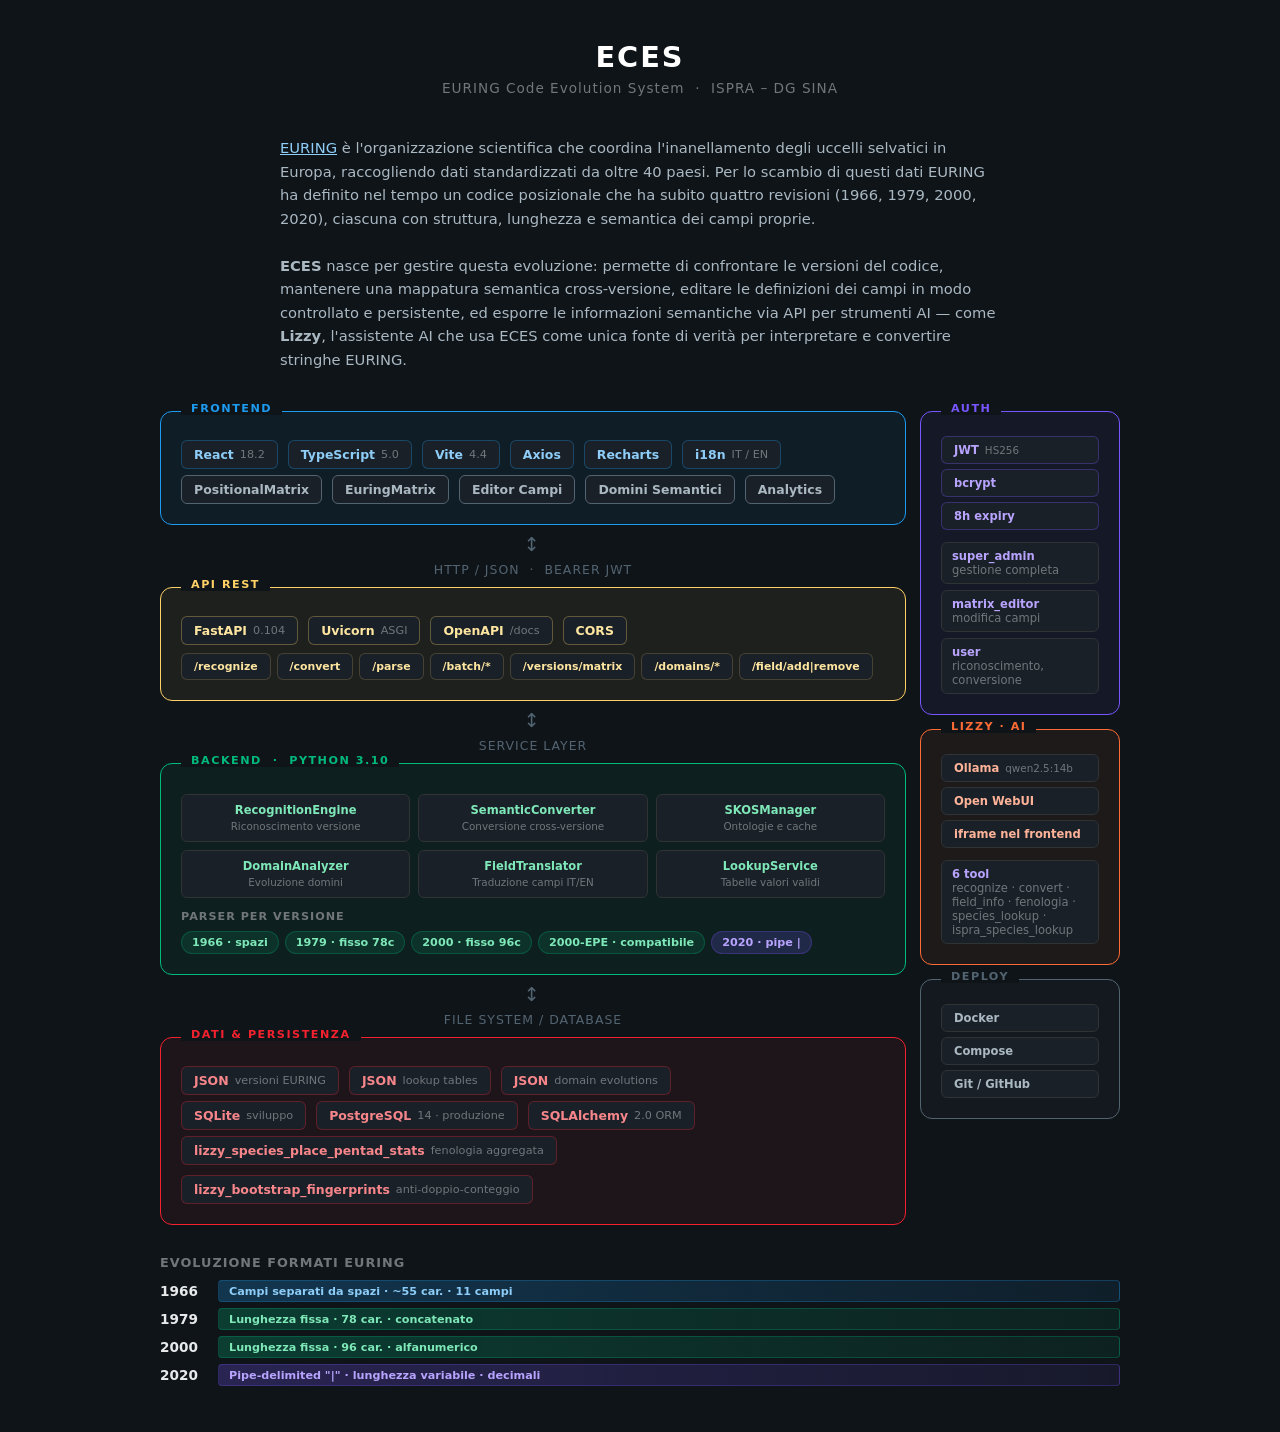
==== docs/index.html @ 1d05baa5 "Aggiunge descrizione del progetto alla pagina pubblica e rinomina a index.html - Aggiunto paragrafo " ====
<!DOCTYPE html>
<html lang="it">
<head>
<meta charset="UTF-8">
<title>ECES — Architecture Overview</title>
<style>
  * { margin: 0; padding: 0; box-sizing: border-box; }
  body { font-family: 'Segoe UI', system-ui, -apple-system, sans-serif; background: #0f1419; color: #e7e9ea; padding: 40px; }
  h1 { text-align: center; font-size: 1.8em; letter-spacing: 2px; margin-bottom: 6px; color: #fff; }
  .subtitle { text-align: center; font-size: 0.85em; color: #71767b; margin-bottom: 40px; letter-spacing: 1px; }
  .intro { max-width: 720px; margin: 0 auto 40px; font-size: 0.92em; line-height: 1.6; color: #aab8c2; text-align: left; }
  .intro a { color: #8ecdf7; }
  .diagram { display: grid; grid-template-columns: 1fr; gap: 0; max-width: 960px; margin: 0 auto; position: relative; }

  /* Layer styling */
  .layer { border: 1px solid; border-radius: 12px; padding: 20px; position: relative; }
  .layer-label {
    position: absolute; top: -10px; left: 20px;
    background: #0f1419; padding: 0 10px;
    font-size: 0.7em; font-weight: 700; letter-spacing: 1.5px; text-transform: uppercase;
  }

  /* Connector arrows */
  .connector { text-align: center; padding: 8px 0; color: #536471; font-size: 1.2em; letter-spacing: 3px; }
  .connector-label { font-size: 0.65em; color: #536471; letter-spacing: 1px; text-transform: uppercase; }

  /* Frontend layer */
  .frontend { border-color: #1d9bf0; background: #1d9bf010; }
  .frontend .layer-label { color: #1d9bf0; }

  /* API layer */
  .api-layer { border-color: #ffd166; background: #ffd16610; }
  .api-layer .layer-label { color: #ffd166; }

  /* Backend layer */
  .backend { border-color: #00ba7c; background: #00ba7c10; }
  .backend .layer-label { color: #00ba7c; }

  /* Data layer */
  .data-layer { border-color: #f4212e; background: #f4212e10; }
  .data-layer .layer-label { color: #f4212e; }

  /* Auth layer (side) */
  .auth-layer { border-color: #7856ff; background: #7856ff10; }
  .auth-layer .layer-label { color: #7856ff; }

  /* Tech boxes */
  .tech-row { display: flex; gap: 10px; flex-wrap: wrap; margin-top: 8px; }
  .tech {
    display: inline-flex; align-items: center; gap: 6px;
    padding: 6px 12px; border-radius: 6px; font-size: 0.78em; font-weight: 600;
    background: #1a2028; border: 1px solid #2f3336;
  }
  .tech .ver { font-weight: 400; color: #71767b; font-size: 0.9em; }
  .tech.primary { border-color: #1d9bf050; color: #8ecdf7; }
  .tech.green { border-color: #00ba7c50; color: #7ee8b8; }
  .tech.yellow { border-color: #ffd16650; color: #ffe6a0; }
  .tech.red { border-color: #f4212e50; color: #f7868b; }
  .tech.purple { border-color: #7856ff50; color: #b8a4ff; }

  /* Service grid */
  .services-grid { display: grid; grid-template-columns: repeat(3, 1fr); gap: 8px; margin-top: 10px; }
  .service {
    padding: 8px 10px; border-radius: 6px; font-size: 0.72em;
    background: #1a2028; border: 1px solid #2f3336; text-align: center;
  }
  .service .svc-name { font-weight: 700; color: #7ee8b8; display: block; margin-bottom: 2px; }
  .service .svc-desc { color: #71767b; font-size: 0.9em; }

  /* Parsers row */
  .parsers { display: flex; gap: 6px; margin-top: 8px; flex-wrap: wrap; }
  .parser-badge {
    padding: 4px 10px; border-radius: 12px; font-size: 0.7em; font-weight: 700;
    background: #2f3336; color: #aab8c2;
  }
  .parser-badge.pipe { background: #7856ff30; color: #b8a4ff; border: 1px solid #7856ff40; }
  .parser-badge.fixed { background: #00ba7c20; color: #7ee8b8; border: 1px solid #00ba7c40; }

  /* Side panels layout */
  .main-grid { display: grid; grid-template-columns: 1fr 200px; gap: 14px; max-width: 960px; margin: 0 auto; }
  .main-col { display: flex; flex-direction: column; gap: 0; }
  .side-col { display: flex; flex-direction: column; gap: 14px; padding-top: 0; }

  /* Formats table */
  .formats { margin-top: 30px; max-width: 960px; margin-left: auto; margin-right: auto; }
  .formats h3 { font-size: 0.8em; color: #71767b; letter-spacing: 1px; text-transform: uppercase; margin-bottom: 10px; }
  .format-row { display: flex; gap: 8px; margin-bottom: 6px; align-items: center; }
  .format-year { width: 50px; font-weight: 700; font-size: 0.85em; color: #e7e9ea; }
  .format-bar { flex: 1; height: 22px; border-radius: 4px; display: flex; align-items: center; padding: 0 10px; font-size: 0.7em; font-weight: 600; }
  .format-bar.fixed { background: linear-gradient(90deg, #00ba7c40, #00ba7c15); border: 1px solid #00ba7c40; color: #7ee8b8; }
  .format-bar.pipe { background: linear-gradient(90deg, #7856ff40, #7856ff15); border: 1px solid #7856ff40; color: #b8a4ff; }
  .format-bar.space { background: linear-gradient(90deg, #1d9bf040, #1d9bf015); border: 1px solid #1d9bf040; color: #8ecdf7; }

  /* Roles */
  .roles { display: flex; flex-direction: column; gap: 6px; }
  .role { padding: 6px 10px; border-radius: 6px; font-size: 0.72em; background: #1a2028; border: 1px solid #2f3336; }
  .role-name { font-weight: 700; color: #b8a4ff; }
  .role-perm { color: #71767b; }
</style>
</head>
<body>

<h1>ECES</h1>
<div class="subtitle">EURING Code Evolution System &nbsp;·&nbsp; ISPRA – DG SINA</div>

<div class="intro">
  <a href="https://www.euring.org">EURING</a> è l'organizzazione scientifica che coordina l'inanellamento degli uccelli selvatici in Europa, raccogliendo dati standardizzati da oltre 40 paesi. Per lo scambio di questi dati EURING ha definito nel tempo un codice posizionale che ha subito quattro revisioni (1966, 1979, 2000, 2020), ciascuna con struttura, lunghezza e semantica dei campi proprie.
  <br><br>
  <strong>ECES</strong> nasce per gestire questa evoluzione: permette di confrontare le versioni del codice, mantenere una mappatura semantica cross-versione, editare le definizioni dei campi in modo controllato e persistente, ed esporre le informazioni semantiche via API per strumenti AI — come <strong>Lizzy</strong>, l'assistente AI che usa ECES come unica fonte di verità per interpretare e convertire stringhe EURING.
</div>

<div class="main-grid">
<div class="main-col">

  <!-- FRONTEND -->
  <div class="layer frontend">
    <span class="layer-label">Frontend</span>
    <div class="tech-row">
      <span class="tech primary">React <span class="ver">18.2</span></span>
      <span class="tech primary">TypeScript <span class="ver">5.0</span></span>
      <span class="tech primary">Vite <span class="ver">4.4</span></span>
      <span class="tech primary">Axios</span>
      <span class="tech primary">Recharts</span>
      <span class="tech primary">i18n <span class="ver">IT / EN</span></span>
    </div>
    <div class="tech-row" style="margin-top:6px;">
      <span class="tech" style="border-color:#536471;color:#aab8c2;">PositionalMatrix</span>
      <span class="tech" style="border-color:#536471;color:#aab8c2;">EuringMatrix</span>
      <span class="tech" style="border-color:#536471;color:#aab8c2;">Editor Campi</span>
      <span class="tech" style="border-color:#536471;color:#aab8c2;">Domini Semantici</span>
      <span class="tech" style="border-color:#536471;color:#aab8c2;">Analytics</span>
    </div>
  </div>

  <!-- Connector -->
  <div class="connector">
    ↕<br>
    <span class="connector-label">HTTP / JSON &nbsp;·&nbsp; Bearer JWT</span>
  </div>

  <!-- API -->
  <div class="layer api-layer">
    <span class="layer-label">API REST</span>
    <div class="tech-row">
      <span class="tech yellow">FastAPI <span class="ver">0.104</span></span>
      <span class="tech yellow">Uvicorn <span class="ver">ASGI</span></span>
      <span class="tech yellow">OpenAPI <span class="ver">/docs</span></span>
      <span class="tech yellow">CORS</span>
    </div>
    <div style="margin-top:8px; display:flex; gap:6px; flex-wrap:wrap;">
      <span class="tech" style="font-size:0.68em; color:#ffe6a0; border-color:#ffd16630;">/recognize</span>
      <span class="tech" style="font-size:0.68em; color:#ffe6a0; border-color:#ffd16630;">/convert</span>
      <span class="tech" style="font-size:0.68em; color:#ffe6a0; border-color:#ffd16630;">/parse</span>
      <span class="tech" style="font-size:0.68em; color:#ffe6a0; border-color:#ffd16630;">/batch/*</span>
      <span class="tech" style="font-size:0.68em; color:#ffe6a0; border-color:#ffd16630;">/versions/matrix</span>
      <span class="tech" style="font-size:0.68em; color:#ffe6a0; border-color:#ffd16630;">/domains/*</span>
      <span class="tech" style="font-size:0.68em; color:#ffe6a0; border-color:#ffd16630;">/field/add|remove</span>
    </div>
  </div>

  <!-- Connector -->
  <div class="connector">
    ↕<br>
    <span class="connector-label">Service Layer</span>
  </div>

  <!-- BACKEND SERVICES -->
  <div class="layer backend">
    <span class="layer-label">Backend &nbsp;·&nbsp; Python 3.10</span>
    <div class="services-grid">
      <div class="service"><span class="svc-name">RecognitionEngine</span><span class="svc-desc">Riconoscimento versione</span></div>
      <div class="service"><span class="svc-name">SemanticConverter</span><span class="svc-desc">Conversione cross-versione</span></div>
      <div class="service"><span class="svc-name">SKOSManager</span><span class="svc-desc">Ontologie e cache</span></div>
      <div class="service"><span class="svc-name">DomainAnalyzer</span><span class="svc-desc">Evoluzione domini</span></div>
      <div class="service"><span class="svc-name">FieldTranslator</span><span class="svc-desc">Traduzione campi IT/EN</span></div>
      <div class="service"><span class="svc-name">LookupService</span><span class="svc-desc">Tabelle valori validi</span></div>
    </div>
    <div style="margin-top:12px; font-size:0.7em; color:#71767b; text-transform:uppercase; letter-spacing:1px; font-weight:600;">Parser per versione</div>
    <div class="parsers">
      <span class="parser-badge fixed">1966 · spazi</span>
      <span class="parser-badge fixed">1979 · fisso 78c</span>
      <span class="parser-badge fixed">2000 · fisso 96c</span>
      <span class="parser-badge fixed">2000-EPE · compatibile</span>
      <span class="parser-badge pipe">2020 · pipe |</span>
    </div>
  </div>

  <!-- Connector -->
  <div class="connector">
    ↕<br>
    <span class="connector-label">File System / Database</span>
  </div>

  <!-- DATA -->
  <div class="layer data-layer">
    <span class="layer-label">Dati & Persistenza</span>
    <div class="tech-row">
      <span class="tech red">JSON <span class="ver">versioni EURING</span></span>
      <span class="tech red">JSON <span class="ver">lookup tables</span></span>
      <span class="tech red">JSON <span class="ver">domain evolutions</span></span>
    </div>
    <div class="tech-row" style="margin-top:6px;">
      <span class="tech red">SQLite <span class="ver">sviluppo</span></span>
      <span class="tech red">PostgreSQL <span class="ver">14 · produzione</span></span>
      <span class="tech red">SQLAlchemy <span class="ver">2.0 ORM</span></span>
    </div>
    <div class="tech-row" style="margin-top:6px;">
      <span class="tech red">lizzy_species_place_pentad_stats <span class="ver">fenologia aggregata</span></span>
      <span class="tech red">lizzy_bootstrap_fingerprints <span class="ver">anti-doppio-conteggio</span></span>
    </div>
  </div>

</div>

<!-- SIDE COLUMN -->
<div class="side-col">

  <!-- AUTH -->
  <div class="layer auth-layer" style="flex:0;">
    <span class="layer-label">Auth</span>
    <div style="display:flex; flex-direction:column; gap:5px; margin-top:4px;">
      <span class="tech purple" style="font-size:0.72em;">JWT <span class="ver">HS256</span></span>
      <span class="tech purple" style="font-size:0.72em;">bcrypt</span>
      <span class="tech purple" style="font-size:0.72em;">8h expiry</span>
    </div>
    <div class="roles" style="margin-top:12px;">
      <div class="role"><span class="role-name">super_admin</span><br><span class="role-perm">gestione completa</span></div>
      <div class="role"><span class="role-name">matrix_editor</span><br><span class="role-perm">modifica campi</span></div>
      <div class="role"><span class="role-name">user</span><br><span class="role-perm">riconoscimento, conversione</span></div>
    </div>
  </div>

  <!-- LIZZY -->
  <div class="layer" style="border-color:#ff6b35; background:#ff6b3510; flex:0;">
    <span class="layer-label" style="color:#ff6b35;">Lizzy · AI</span>
    <div style="display:flex; flex-direction:column; gap:5px; margin-top:4px;">
      <span class="tech" style="font-size:0.72em; color:#ffb399;">Ollama <span class="ver">qwen2.5:14b</span></span>
      <span class="tech" style="font-size:0.72em; color:#ffb399;">Open WebUI</span>
      <span class="tech" style="font-size:0.72em; color:#ffb399;">iframe nel frontend</span>
    </div>
    <div class="roles" style="margin-top:12px;">
      <div class="role"><span class="role-name">6 tool</span><br><span class="role-perm">recognize · convert · field_info · fenologia · species_lookup · ispra_species_lookup</span></div>
    </div>
  </div>

  <!-- DEPLOY -->
  <div class="layer" style="border-color:#536471; background:#53647110; flex:0;">
    <span class="layer-label" style="color:#536471;">Deploy</span>
    <div style="display:flex; flex-direction:column; gap:5px; margin-top:4px;">
      <span class="tech" style="font-size:0.72em; color:#aab8c2;">Docker</span>
      <span class="tech" style="font-size:0.72em; color:#aab8c2;">Compose</span>
      <span class="tech" style="font-size:0.72em; color:#aab8c2;">Git / GitHub</span>
    </div>
  </div>

</div>
</div>

<!-- FORMATS TIMELINE -->
<div class="formats">
  <h3>Evoluzione formati EURING</h3>
  <div class="format-row">
    <span class="format-year">1966</span>
    <div class="format-bar space">Campi separati da spazi · ~55 car. · 11 campi</div>
  </div>
  <div class="format-row">
    <span class="format-year">1979</span>
    <div class="format-bar fixed">Lunghezza fissa · 78 car. · concatenato</div>
  </div>
  <div class="format-row">
    <span class="format-year">2000</span>
    <div class="format-bar fixed">Lunghezza fissa · 96 car. · alfanumerico</div>
  </div>
  <div class="format-row">
    <span class="format-year">2020</span>
    <div class="format-bar pipe">Pipe-delimited "|" · lunghezza variabile · decimali</div>
  </div>
</div>

</body>
</html>
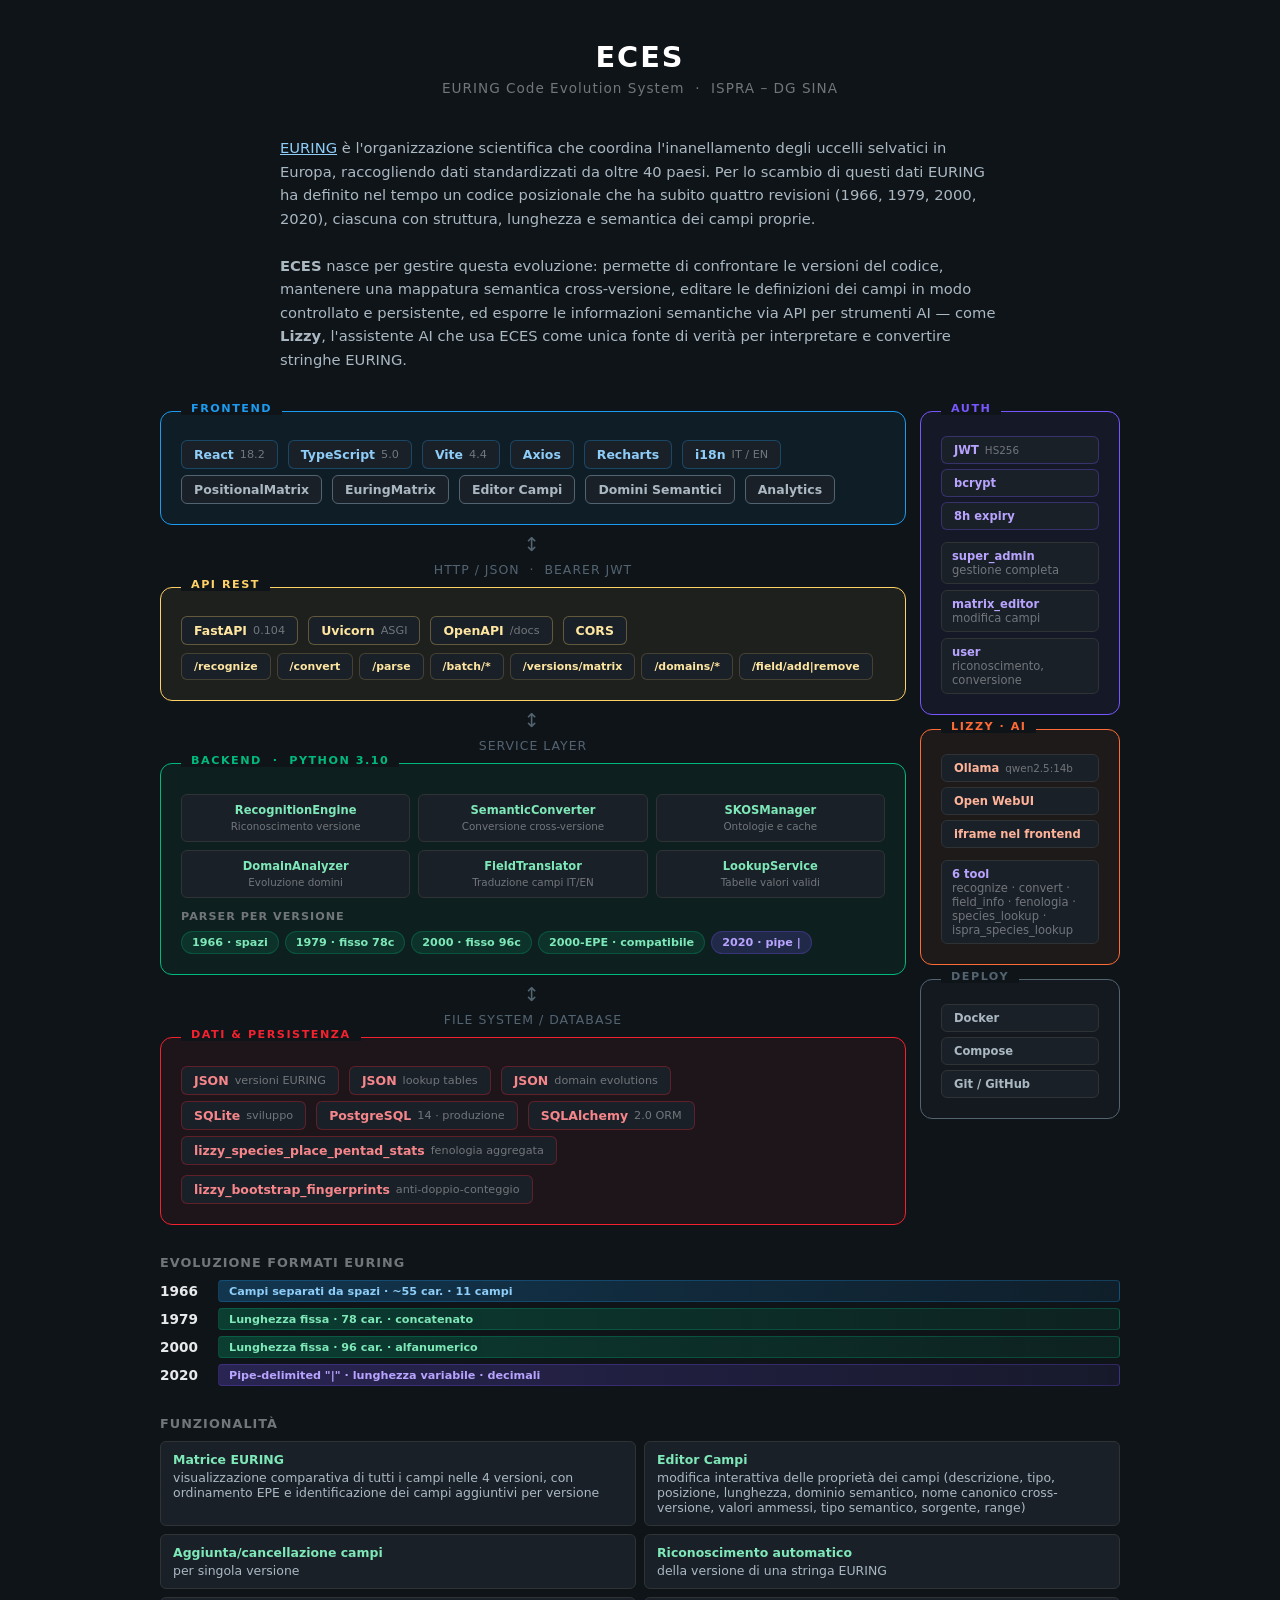
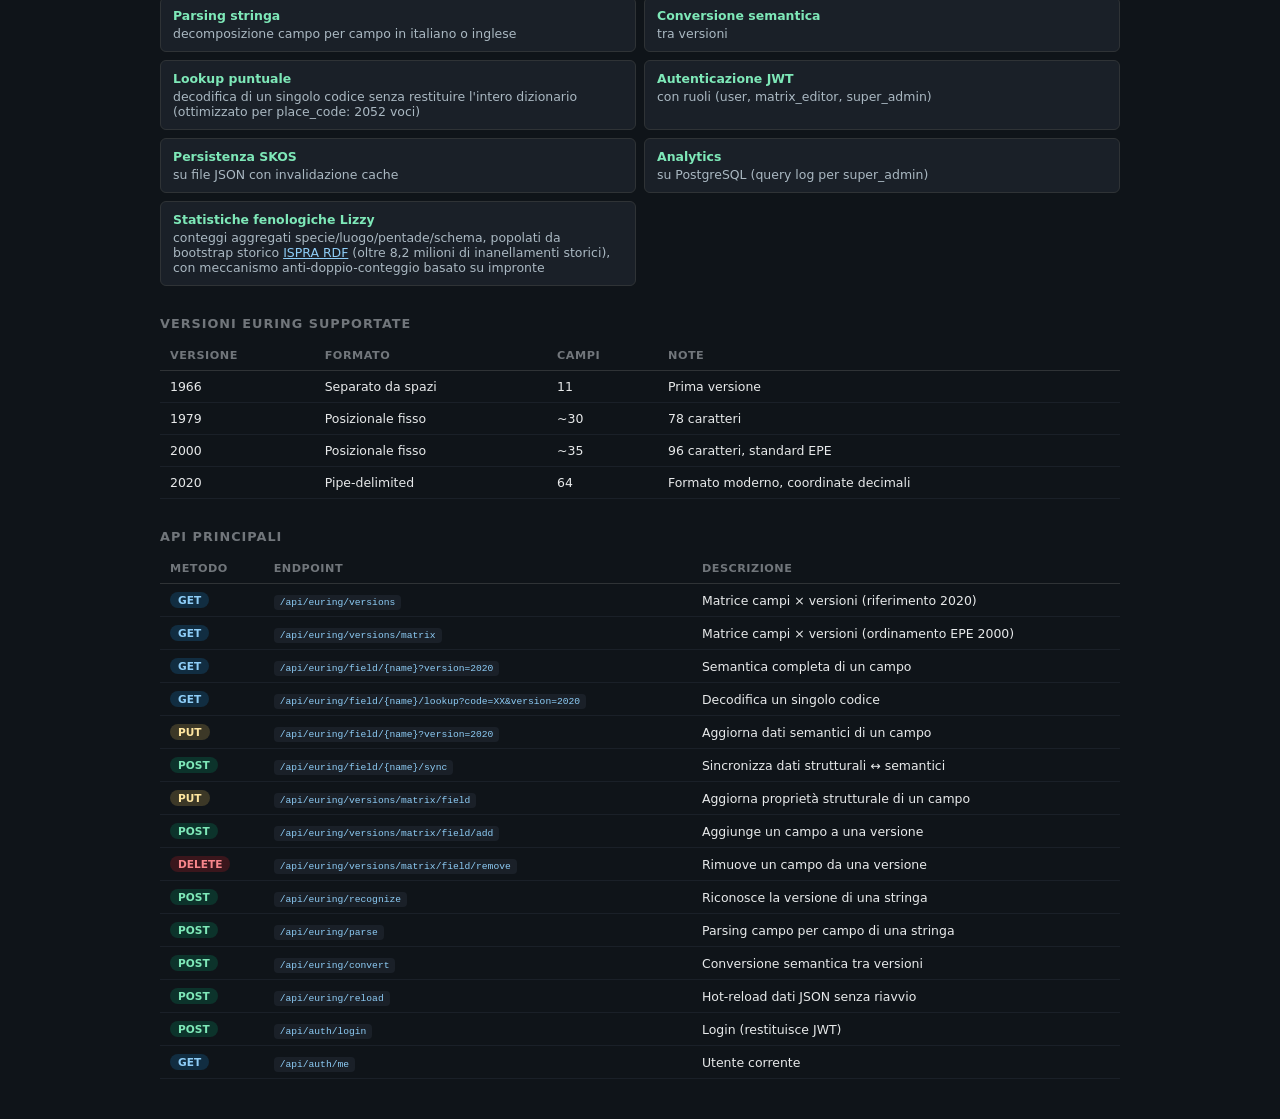
==== commit 25aa7f9d: "Aggiunge Funzionalità, Versioni EURING supportate e API principali alla pagina pubblica Riprende i c" ====
--- a/docs/index.html
+++ b/docs/index.html
@@ -96,6 +96,23 @@
   .role { padding: 6px 10px; border-radius: 6px; font-size: 0.72em; background: #1a2028; border: 1px solid #2f3336; }
   .role-name { font-weight: 700; color: #b8a4ff; }
   .role-perm { color: #71767b; }
+
+  .section-block { max-width: 960px; margin: 30px auto 0; }
+  .section-block h3 { font-size: 0.8em; color: #71767b; letter-spacing: 1px; text-transform: uppercase; margin-bottom: 10px; }
+  .feature-grid { display: grid; grid-template-columns: repeat(2, 1fr); gap: 8px; }
+  .feature { padding: 10px 12px; border-radius: 6px; background: #1a2028; border: 1px solid #2f3336; font-size: 0.78em; }
+  .feature-title { font-weight: 700; color: #7ee8b8; display: block; margin-bottom: 3px; }
+  .feature-desc { color: #aab8c2; }
+  .feature-desc a { color: #8ecdf7; }
+  .data-table { width: 100%; border-collapse: collapse; font-size: 0.78em; }
+  .data-table th { text-align: left; padding: 8px 10px; color: #71767b; font-weight: 600; border-bottom: 1px solid #2f3336; font-size: 0.9em; text-transform: uppercase; letter-spacing: 0.5px; }
+  .data-table td { padding: 8px 10px; border-bottom: 1px solid #1a2028; color: #e7e9ea; }
+  .data-table code { background: #1a2028; padding: 2px 6px; border-radius: 4px; color: #8ecdf7; font-size: 0.95em; }
+  .method-badge { display: inline-block; padding: 2px 8px; border-radius: 10px; font-size: 0.85em; font-weight: 700; }
+  .method-badge.get { background: #1d9bf030; color: #8ecdf7; }
+  .method-badge.post { background: #00ba7c30; color: #7ee8b8; }
+  .method-badge.put { background: #ffd16630; color: #ffe6a0; }
+  .method-badge.delete { background: #f4212e30; color: #f7868b; }
 </style>
 </head>
 <body>
@@ -277,5 +294,59 @@
   </div>
 </div>
 
+<div class="section-block">
+  <h3>Funzionalità</h3>
+  <div class="feature-grid">
+    <div class="feature"><span class="feature-title">Matrice EURING</span><span class="feature-desc">visualizzazione comparativa di tutti i campi nelle 4 versioni, con ordinamento EPE e identificazione dei campi aggiuntivi per versione</span></div>
+    <div class="feature"><span class="feature-title">Editor Campi</span><span class="feature-desc">modifica interattiva delle proprietà dei campi (descrizione, tipo, posizione, lunghezza, dominio semantico, nome canonico cross-versione, valori ammessi, tipo semantico, sorgente, range)</span></div>
+    <div class="feature"><span class="feature-title">Aggiunta/cancellazione campi</span><span class="feature-desc">per singola versione</span></div>
+    <div class="feature"><span class="feature-title">Riconoscimento automatico</span><span class="feature-desc">della versione di una stringa EURING</span></div>
+    <div class="feature"><span class="feature-title">Parsing stringa</span><span class="feature-desc">decomposizione campo per campo in italiano o inglese</span></div>
+    <div class="feature"><span class="feature-title">Conversione semantica</span><span class="feature-desc">tra versioni</span></div>
+    <div class="feature"><span class="feature-title">Lookup puntuale</span><span class="feature-desc">decodifica di un singolo codice senza restituire l'intero dizionario (ottimizzato per place_code: 2052 voci)</span></div>
+    <div class="feature"><span class="feature-title">Autenticazione JWT</span><span class="feature-desc">con ruoli (user, matrix_editor, super_admin)</span></div>
+    <div class="feature"><span class="feature-title">Persistenza SKOS</span><span class="feature-desc">su file JSON con invalidazione cache</span></div>
+    <div class="feature"><span class="feature-title">Analytics</span><span class="feature-desc">su PostgreSQL (query log per super_admin)</span></div>
+    <div class="feature"><span class="feature-title">Statistiche fenologiche Lizzy</span><span class="feature-desc">conteggi aggregati specie/luogo/pentade/schema, popolati da bootstrap storico <a href="https://dati.isprambiente.it/">ISPRA RDF</a> (oltre 8,2 milioni di inanellamenti storici), con meccanismo anti-doppio-conteggio basato su impronte</span></div>
+  </div>
+</div>
+
+<div class="section-block">
+  <h3>Versioni EURING supportate</h3>
+  <table class="data-table">
+    <thead><tr><th>Versione</th><th>Formato</th><th>Campi</th><th>Note</th></tr></thead>
+    <tbody>
+        <tr><td>1966</td><td>Separato da spazi</td><td>11</td><td>Prima versione</td></tr>
+        <tr><td>1979</td><td>Posizionale fisso</td><td>~30</td><td>78 caratteri</td></tr>
+        <tr><td>2000</td><td>Posizionale fisso</td><td>~35</td><td>96 caratteri, standard EPE</td></tr>
+        <tr><td>2020</td><td>Pipe-delimited</td><td>64</td><td>Formato moderno, coordinate decimali</td></tr>
+    </tbody>
+  </table>
+</div>
+
+<div class="section-block">
+  <h3>API principali</h3>
+  <table class="data-table">
+    <thead><tr><th>Metodo</th><th>Endpoint</th><th>Descrizione</th></tr></thead>
+    <tbody>
+        <tr><td><span class="method-badge get">GET</span></td><td><code>/api/euring/versions</code></td><td>Matrice campi × versioni (riferimento 2020)</td></tr>
+        <tr><td><span class="method-badge get">GET</span></td><td><code>/api/euring/versions/matrix</code></td><td>Matrice campi × versioni (ordinamento EPE 2000)</td></tr>
+        <tr><td><span class="method-badge get">GET</span></td><td><code>/api/euring/field/{name}?version=2020</code></td><td>Semantica completa di un campo</td></tr>
+        <tr><td><span class="method-badge get">GET</span></td><td><code>/api/euring/field/{name}/lookup?code=XX&amp;version=2020</code></td><td>Decodifica un singolo codice</td></tr>
+        <tr><td><span class="method-badge put">PUT</span></td><td><code>/api/euring/field/{name}?version=2020</code></td><td>Aggiorna dati semantici di un campo</td></tr>
+        <tr><td><span class="method-badge post">POST</span></td><td><code>/api/euring/field/{name}/sync</code></td><td>Sincronizza dati strutturali ↔ semantici</td></tr>
+        <tr><td><span class="method-badge put">PUT</span></td><td><code>/api/euring/versions/matrix/field</code></td><td>Aggiorna proprietà strutturale di un campo</td></tr>
+        <tr><td><span class="method-badge post">POST</span></td><td><code>/api/euring/versions/matrix/field/add</code></td><td>Aggiunge un campo a una versione</td></tr>
+        <tr><td><span class="method-badge delete">DELETE</span></td><td><code>/api/euring/versions/matrix/field/remove</code></td><td>Rimuove un campo da una versione</td></tr>
+        <tr><td><span class="method-badge post">POST</span></td><td><code>/api/euring/recognize</code></td><td>Riconosce la versione di una stringa</td></tr>
+        <tr><td><span class="method-badge post">POST</span></td><td><code>/api/euring/parse</code></td><td>Parsing campo per campo di una stringa</td></tr>
+        <tr><td><span class="method-badge post">POST</span></td><td><code>/api/euring/convert</code></td><td>Conversione semantica tra versioni</td></tr>
+        <tr><td><span class="method-badge post">POST</span></td><td><code>/api/euring/reload</code></td><td>Hot-reload dati JSON senza riavvio</td></tr>
+        <tr><td><span class="method-badge post">POST</span></td><td><code>/api/auth/login</code></td><td>Login (restituisce JWT)</td></tr>
+        <tr><td><span class="method-badge get">GET</span></td><td><code>/api/auth/me</code></td><td>Utente corrente</td></tr>
+    </tbody>
+  </table>
+</div>
+
 </body>
 </html>
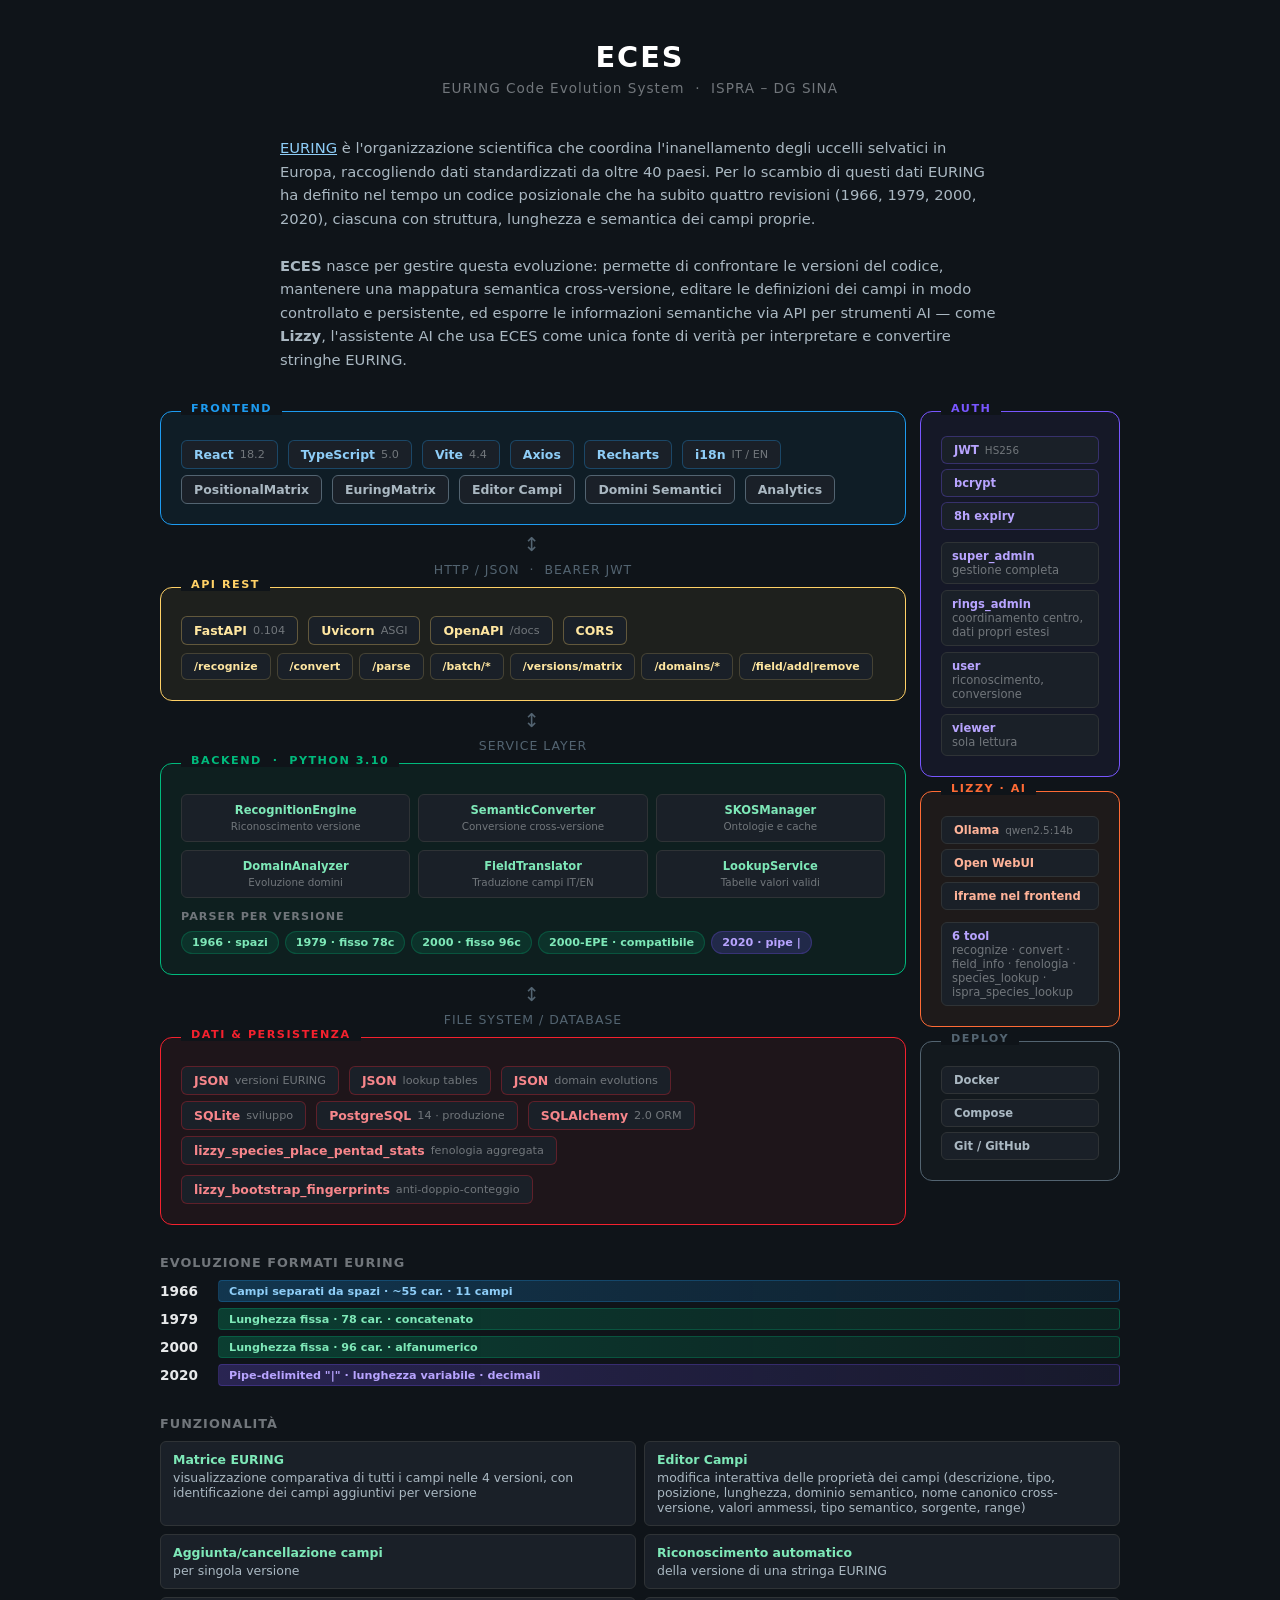
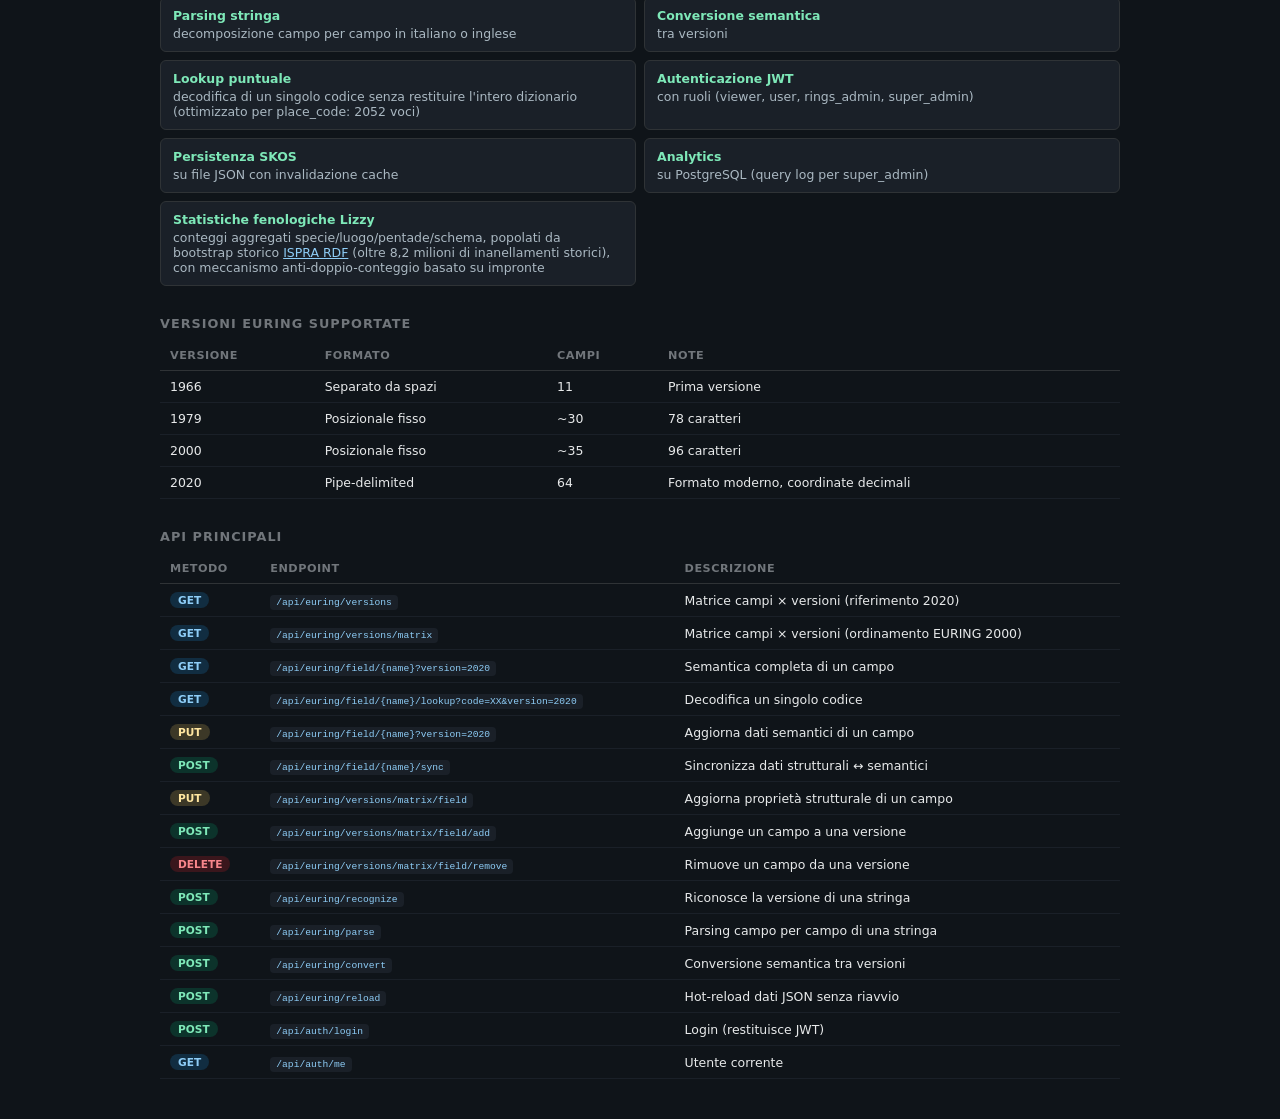
==== commit cb7fcdf6: "Corregge ruoli utente e riferimenti EPE nella presentazione pubblica - Ruoli corretti da (user, matr" ====
--- a/docs/index.html
+++ b/docs/index.html
@@ -242,8 +242,9 @@
     </div>
     <div class="roles" style="margin-top:12px;">
       <div class="role"><span class="role-name">super_admin</span><br><span class="role-perm">gestione completa</span></div>
-      <div class="role"><span class="role-name">matrix_editor</span><br><span class="role-perm">modifica campi</span></div>
+      <div class="role"><span class="role-name">rings_admin</span><br><span class="role-perm">coordinamento centro, dati propri estesi</span></div>
       <div class="role"><span class="role-name">user</span><br><span class="role-perm">riconoscimento, conversione</span></div>
+      <div class="role"><span class="role-name">viewer</span><br><span class="role-perm">sola lettura</span></div>
     </div>
   </div>
 
@@ -297,14 +298,14 @@
 <div class="section-block">
   <h3>Funzionalità</h3>
   <div class="feature-grid">
-    <div class="feature"><span class="feature-title">Matrice EURING</span><span class="feature-desc">visualizzazione comparativa di tutti i campi nelle 4 versioni, con ordinamento EPE e identificazione dei campi aggiuntivi per versione</span></div>
+    <div class="feature"><span class="feature-title">Matrice EURING</span><span class="feature-desc">visualizzazione comparativa di tutti i campi nelle 4 versioni, con identificazione dei campi aggiuntivi per versione</span></div>
     <div class="feature"><span class="feature-title">Editor Campi</span><span class="feature-desc">modifica interattiva delle proprietà dei campi (descrizione, tipo, posizione, lunghezza, dominio semantico, nome canonico cross-versione, valori ammessi, tipo semantico, sorgente, range)</span></div>
     <div class="feature"><span class="feature-title">Aggiunta/cancellazione campi</span><span class="feature-desc">per singola versione</span></div>
     <div class="feature"><span class="feature-title">Riconoscimento automatico</span><span class="feature-desc">della versione di una stringa EURING</span></div>
     <div class="feature"><span class="feature-title">Parsing stringa</span><span class="feature-desc">decomposizione campo per campo in italiano o inglese</span></div>
     <div class="feature"><span class="feature-title">Conversione semantica</span><span class="feature-desc">tra versioni</span></div>
     <div class="feature"><span class="feature-title">Lookup puntuale</span><span class="feature-desc">decodifica di un singolo codice senza restituire l'intero dizionario (ottimizzato per place_code: 2052 voci)</span></div>
-    <div class="feature"><span class="feature-title">Autenticazione JWT</span><span class="feature-desc">con ruoli (user, matrix_editor, super_admin)</span></div>
+    <div class="feature"><span class="feature-title">Autenticazione JWT</span><span class="feature-desc">con ruoli (viewer, user, rings_admin, super_admin)</span></div>
     <div class="feature"><span class="feature-title">Persistenza SKOS</span><span class="feature-desc">su file JSON con invalidazione cache</span></div>
     <div class="feature"><span class="feature-title">Analytics</span><span class="feature-desc">su PostgreSQL (query log per super_admin)</span></div>
     <div class="feature"><span class="feature-title">Statistiche fenologiche Lizzy</span><span class="feature-desc">conteggi aggregati specie/luogo/pentade/schema, popolati da bootstrap storico <a href="https://dati.isprambiente.it/">ISPRA RDF</a> (oltre 8,2 milioni di inanellamenti storici), con meccanismo anti-doppio-conteggio basato su impronte</span></div>
@@ -318,7 +319,7 @@
     <tbody>
         <tr><td>1966</td><td>Separato da spazi</td><td>11</td><td>Prima versione</td></tr>
         <tr><td>1979</td><td>Posizionale fisso</td><td>~30</td><td>78 caratteri</td></tr>
-        <tr><td>2000</td><td>Posizionale fisso</td><td>~35</td><td>96 caratteri, standard EPE</td></tr>
+        <tr><td>2000</td><td>Posizionale fisso</td><td>~35</td><td>96 caratteri</td></tr>
         <tr><td>2020</td><td>Pipe-delimited</td><td>64</td><td>Formato moderno, coordinate decimali</td></tr>
     </tbody>
   </table>
@@ -330,7 +331,7 @@
     <thead><tr><th>Metodo</th><th>Endpoint</th><th>Descrizione</th></tr></thead>
     <tbody>
         <tr><td><span class="method-badge get">GET</span></td><td><code>/api/euring/versions</code></td><td>Matrice campi × versioni (riferimento 2020)</td></tr>
-        <tr><td><span class="method-badge get">GET</span></td><td><code>/api/euring/versions/matrix</code></td><td>Matrice campi × versioni (ordinamento EPE 2000)</td></tr>
+        <tr><td><span class="method-badge get">GET</span></td><td><code>/api/euring/versions/matrix</code></td><td>Matrice campi × versioni (ordinamento EURING 2000)</td></tr>
         <tr><td><span class="method-badge get">GET</span></td><td><code>/api/euring/field/{name}?version=2020</code></td><td>Semantica completa di un campo</td></tr>
         <tr><td><span class="method-badge get">GET</span></td><td><code>/api/euring/field/{name}/lookup?code=XX&amp;version=2020</code></td><td>Decodifica un singolo codice</td></tr>
         <tr><td><span class="method-badge put">PUT</span></td><td><code>/api/euring/field/{name}?version=2020</code></td><td>Aggiorna dati semantici di un campo</td></tr>
